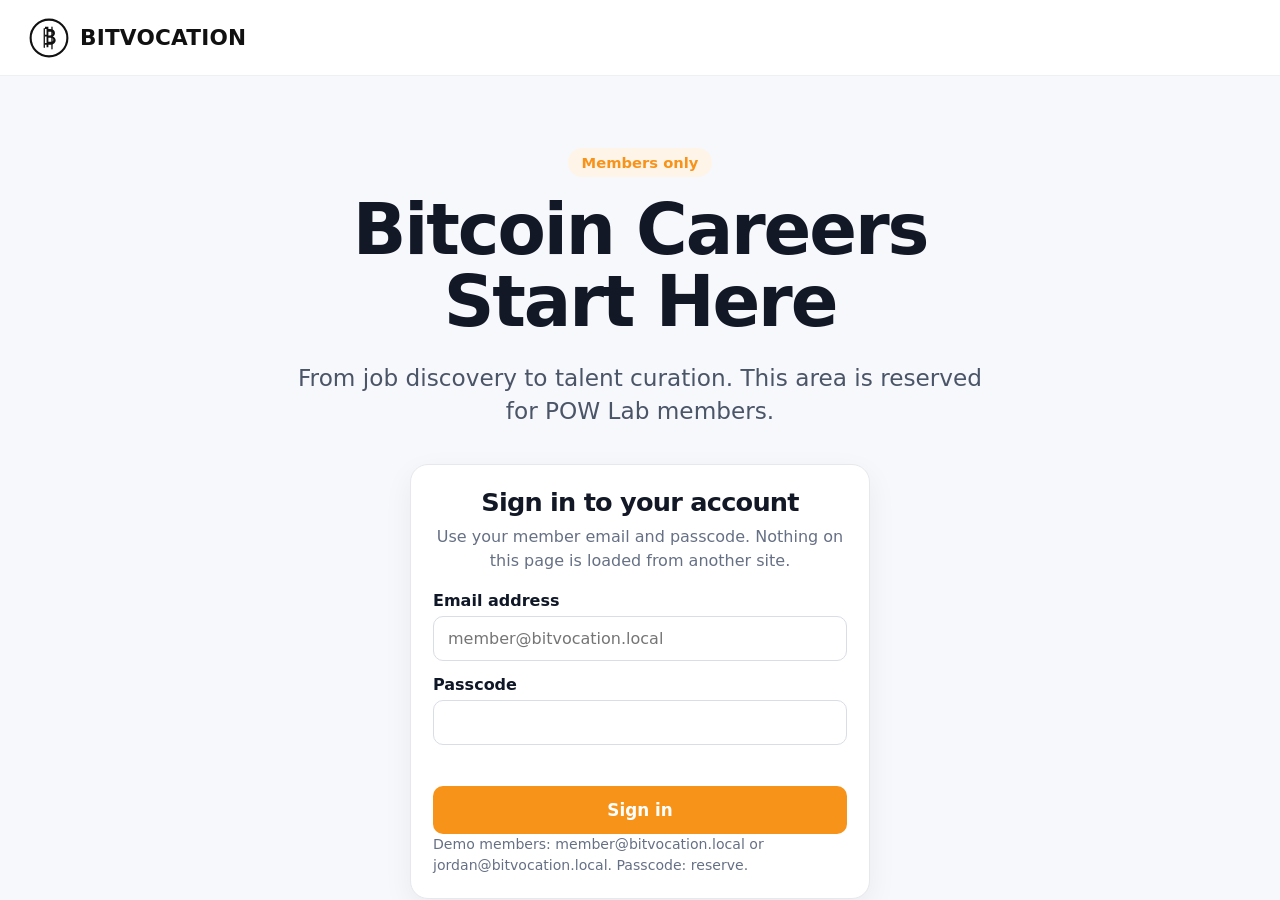
==== index.html @ 61d61143 "init" ====
<!DOCTYPE html>
<html lang="en">
  <head>
    <meta charset="utf-8" />
    <meta name="viewport" content="width=device-width, initial-scale=1" />
    <meta name="robots" content="noindex" />
    <meta
      http-equiv="Content-Security-Policy"
      content="default-src 'none'; img-src 'self' data:; style-src 'self'; script-src 'self'; font-src 'self'; connect-src 'none'; base-uri 'none'; form-action 'none'"
    />
    <title>Bitvocation Members</title>
    <link rel="icon" href="img/favicon.svg" />
    <link rel="stylesheet" href="css/site.css" />
  </head>
  <body>
    <div id="gate">
      <header class="topbar">
        <a class="brand" href="#signin-card">
          <svg viewBox="0 0 48 48" aria-hidden="true">
            <circle cx="24" cy="24" r="21" fill="none" stroke="#111" stroke-width="2.4" />
            <path fill="#111" d="M21.2 11.2h2.1v2.6h1.7c3.5 0 5.8 1.7 5.8 4.5 0 1.9-1 3.3-2.6 4 2.1.6 3.4 2.2 3.4 4.4 0 3.1-2.6 5.1-6.4 5.1h-1.9v2.8h-2.1v-2.8h-1.8v-2.2h1.8V22.4h-1.8v-2.2h1.8v-6.4h-1.8v-2.6h1.8zm2.1 4.6v5.2h2c1.7 0 2.8-.8 2.8-2.1s-1.1-2-2.8-2h-2zm0 7.4v5.2h2.5c1.9 0 3.1-.9 3.1-2.4s-1.2-2.4-3.1-2.4h-2.5z" />
            <path stroke="#111" stroke-width="1.5" stroke-linecap="round" d="M18.6 13.4v21.2M27.4 11.6v24.8" />
          </svg>
          <span>BITVOCATION</span>
        </a>
      </header>
      <main class="gate-hero">
        <section class="hero wrap">
          <p class="eyebrow">Members only</p>
          <h1>Bitcoin Careers<br />Start Here</h1>
          <p class="lede">
            From job discovery to talent curation. This area is reserved for POW Lab members.
          </p>
        </section>
        <section class="card signin" id="signin-card">
          <h2>Sign in to your account</h2>
          <p class="sub">Use your member email and passcode. Nothing on this page is loaded from another site.</p>
          <div class="field">
            <label for="email">Email address</label>
            <input id="email" type="email" autocomplete="username" placeholder="member@bitvocation.local" />
          </div>
          <div class="field">
            <label for="passcode">Passcode</label>
            <input id="passcode" type="password" autocomplete="current-password" />
          </div>
          <p class="error" id="error" role="alert"></p>
          <button class="btn" id="signin" type="button">Sign in</button>
          <p class="hint">
            Demo members: member@bitvocation.local or jordan@bitvocation.local. Passcode: reserve.
          </p>
        </section>
      </main>
    </div>

    <div id="app" class="hidden">
      <header class="topbar">
        <a class="brand" href="#home" data-go="home">
          <svg viewBox="0 0 48 48" aria-hidden="true">
            <circle cx="24" cy="24" r="21" fill="none" stroke="#111" stroke-width="2.4" />
            <path fill="#111" d="M21.2 11.2h2.1v2.6h1.7c3.5 0 5.8 1.7 5.8 4.5 0 1.9-1 3.3-2.6 4 2.1.6 3.4 2.2 3.4 4.4 0 3.1-2.6 5.1-6.4 5.1h-1.9v2.8h-2.1v-2.8h-1.8v-2.2h1.8V22.4h-1.8v-2.2h1.8v-6.4h-1.8v-2.6h1.8zm2.1 4.6v5.2h2c1.7 0 2.8-.8 2.8-2.1s-1.1-2-2.8-2h-2zm0 7.4v5.2h2.5c1.9 0 3.1-.9 3.1-2.4s-1.2-2.4-3.1-2.4h-2.5z" />
            <path stroke="#111" stroke-width="1.5" stroke-linecap="round" d="M18.6 13.4v21.2M27.4 11.6v24.8" />
          </svg>
          <span>BITVOCATION</span>
        </a>
        <button class="menu-btn" id="menu-btn" type="button" aria-label="Menu" aria-expanded="false" aria-controls="nav">
          <span></span>
        </button>
        <nav class="nav" id="nav">
          <button type="button" data-go="home">Home</button>
          <button type="button" data-go="jobs">Jobs</button>
          <button type="button" data-go="reserve">Reserve</button>
          <button type="button" data-go="resources">Resources</button>
        </nav>
        <div class="session">
          <span><strong id="who"></strong> · <span id="tier"></span></span>
          <button class="text-btn" id="signout" type="button">Sign out</button>
        </div>
      </header>

      <section data-view="home">
        <div class="hero wrap">
          <p class="eyebrow">POW Lab</p>
          <h1>Bitcoin Careers<br />Start Here</h1>
          <p class="lede">
            From job discovery to talent curation. We help Bitcoiners and Bitcoin jobs become more findable.
          </p>
          <button class="btn" type="button" data-go="jobs">Open the member job feed</button>
        </div>
        <blockquote class="quote">
          <p>“Thanks to the job feed, I landed my Bitcoin job at Satlantis.”</p>
          <footer>Jordi, Head of Growth @ Satlantis</footer>
        </blockquote>
        <img class="scene" src="img/scene.svg" alt="Members working on reputation, a CV, findability, and proof of work" />
        <div class="section wrap">
          <p class="kicker" style="text-align:center">The reserve</p>
          <h2>A Strategic Bitcoiners Reserve</h2>
          <p class="intro">
            Hiring on open networks brings a flood of mismatched applications. The POW Lab is a smaller, vetted circle of Bitcoin-aligned designers, developers, operators, and marketers.
          </p>
          <div class="grid">
            <article class="card">
              <p class="kicker">Jobs</p>
              <h3>6 roles in the feed</h3>
              <p>Bitcoin-only listings sit beside a smaller set of adjacent roles, so the signal stays readable.</p>
            </article>
            <article class="card">
              <p class="kicker">Findable</p>
              <h3>Your proof of work</h3>
              <p>A short profile in the reserve is what founders see before they ever open a CV pile.</p>
            </article>
            <article class="card">
              <p class="kicker">Community</p>
              <h3>POW Lab circle</h3>
              <p>Introduce yourself, trade feedback, and take on short projects through the talent exchange.</p>
            </article>
          </div>
        </div>
      </section>

      <section data-view="jobs" class="hidden">
        <div class="section wrap">
          <p class="kicker" style="text-align:center">Member feed</p>
          <h2>Bitcoin job feed</h2>
          <p class="intro">
            A sample of the member feed: Bitcoin-only roles first, with adjacent companies kept in their own filter. These listings are illustrative and stay on this site.
          </p>
          <div class="filters">
            <button class="chip" type="button" data-filter="all" aria-pressed="true">All</button>
            <button class="chip" type="button" data-filter="bitcoin" aria-pressed="false">Bitcoin-only</button>
            <button class="chip" type="button" data-filter="adjacent" aria-pressed="false">Adjacent</button>
          </div>
          <div class="card" id="jobs"></div>
        </div>
      </section>

      <section data-view="reserve" class="hidden">
        <div class="section wrap">
          <p class="kicker" style="text-align:center">Talent pool</p>
          <h2>Your reserve profile</h2>
          <p class="intro">
            Members answer a short brief — focus, proof of work, and where they can work — so recommendations are not another CV database.
          </p>
          <div class="profile">
            <article class="card">
              <div class="avatar" id="initials">AR</div>
              <h3 id="reserve-name">Member</h3>
              <p id="reserve-tier">Listed for founder introductions.</p>
              <span class="status">In the reserve</span>
            </article>
            <form class="card" id="profile-form">
              <div class="field">
                <label for="focus">What you want next</label>
                <select id="focus" name="focus">
                  <option>Job search</option>
                  <option>Clients</option>
                  <option>Collaboration</option>
                  <option>Hiring for my team</option>
                </select>
              </div>
              <div class="field">
                <label for="proof">Proof of work</label>
                <textarea id="proof" name="proof" placeholder="A public project, role, or result other Bitcoiners can check."></textarea>
              </div>
              <div class="field">
                <label for="location">Where you work</label>
                <input id="location" name="location" type="text" placeholder="Remote, or a city" />
              </div>
              <button class="btn" type="submit">Save profile</button>
              <p class="note" id="profile-note"></p>
            </form>
          </div>
        </div>
      </section>

      <section data-view="resources" class="hidden">
        <div class="section wrap">
          <p class="kicker" style="text-align:center">Library</p>
          <h2>Member resources</h2>
          <p class="intro">
            Practical notes from the public Bitvocation programs, kept here for members. No outbound downloads.
          </p>
          <div class="grid">
            <article class="card">
              <p class="kicker">Career Compass</p>
              <h3>Find the next step</h3>
              <ul class="list">
                <li>Name the role you can do this quarter, not someday.</li>
                <li>Write one proof-of-work paragraph a founder can forward.</li>
                <li>Ask the lab for a read on your positioning.</li>
              </ul>
            </article>
            <article class="card">
              <p class="kicker">Jobtober</p>
              <h3>Findability practice</h3>
              <ul class="list">
                <li>Ship a small public artifact each week.</li>
                <li>Introduce yourself in the lab channel.</li>
                <li>Update the reserve when your goal changes.</li>
                <li>Treat reputation as the asset that compounds.</li>
              </ul>
            </article>
            <article class="card">
              <p class="kicker">For companies</p>
              <h3>Hire from the reserve</h3>
              <p>
                Featured roles and partnership notes stay inside the membership. Search the reserve before opening a public posting.
              </p>
              <button class="btn secondary" type="button" data-go="reserve">Review your profile</button>
            </article>
          </div>
        </div>
      </section>

      <footer class="footer">Bitvocation members · local pages only · Connecteconomy LLC</footer>
    </div>
    <script src="js/site.js"></script>
  </body>
</html>
---- css/site.css ----
:root {
  --ink: #101828;
  --heading: #121826;
  --muted: #667085;
  --soft: #98a2b3;
  --line: #e6e8ee;
  --bg: #f7f8fb;
  --white: #ffffff;
  --orange: #f8931a;
  --orange-hover: #e07f0d;
  --orange-soft: #fff4e8;
  --blue: #7f9bff;
  --blue-soft: #eef2ff;
  --shadow: 0 10px 30px rgba(16, 24, 40, 0.06);
  --radius: 12px;
  --header: 76px;
  font-family: "Avenir Next", "Segoe UI", "Helvetica Neue", system-ui, sans-serif;
  color: var(--ink);
  background: var(--white);
}

* { box-sizing: border-box; }

html, body { margin: 0; padding: 0; }

body {
  min-height: 100vh;
  background: var(--bg);
  color: var(--ink);
}

img { max-width: 100%; display: block; }

button, input { font: inherit; }

a { color: inherit; }

.brand {
  display: inline-flex;
  align-items: center;
  gap: 10px;
  text-decoration: none;
  color: #111;
}

.brand svg { width: 42px; height: 42px; flex: none; }

.brand span {
  font-weight: 800;
  letter-spacing: 0.01em;
  font-size: 1.35rem;
}

.topbar {
  position: sticky;
  top: 0;
  z-index: 20;
  display: flex;
  align-items: center;
  justify-content: space-between;
  gap: 16px;
  min-height: var(--header);
  padding: 12px 28px;
  background: var(--white);
  border-bottom: 1px solid #eef0f4;
}

.nav {
  display: flex;
  align-items: center;
  gap: 6px;
}

.nav button,
.text-btn,
.menu-btn {
  border: 0;
  background: transparent;
  color: var(--heading);
  cursor: pointer;
}

.nav button {
  padding: 8px 12px;
  border-radius: 999px;
  font-weight: 600;
}

.nav button[aria-current="page"] {
  background: var(--blue-soft);
  color: #243056;
}

.nav button:hover,
.text-btn:hover { color: var(--orange); }

.session {
  display: flex;
  align-items: center;
  gap: 12px;
  color: var(--muted);
  font-size: 0.92rem;
}

.session strong { color: var(--heading); font-weight: 700; }

.menu-btn {
  display: none;
  width: 42px;
  height: 42px;
  border-radius: 10px;
}

.menu-btn span,
.menu-btn span:before,
.menu-btn span:after {
  display: block;
  width: 18px;
  height: 2px;
  margin: 0 auto;
  background: #222;
  position: relative;
  content: "";
}

.menu-btn span:before { position: absolute; top: -6px; }
.menu-btn span:after { position: absolute; top: 6px; }

.wrap {
  width: min(1040px, calc(100% - 40px));
  margin: 0 auto;
}

.hero {
  text-align: center;
  padding: 72px 0 36px;
}

.eyebrow {
  display: inline-block;
  margin: 0 0 18px;
  padding: 6px 14px;
  border-radius: 999px;
  background: var(--orange-soft);
  color: var(--orange);
  font-weight: 700;
  font-size: 0.92rem;
}

h1, h2, h3 { color: var(--heading); letter-spacing: -0.03em; }

h1 {
  margin: 0;
  font-size: clamp(2.6rem, 6vw, 4.4rem);
  line-height: 1.02;
  font-weight: 800;
}

.lede {
  max-width: 720px;
  margin: 22px auto 0;
  color: #4b5568;
  font-size: clamp(1.15rem, 2vw, 1.45rem);
  line-height: 1.45;
}

.btn {
  display: inline-flex;
  align-items: center;
  justify-content: center;
  gap: 8px;
  margin-top: 28px;
  padding: 14px 26px;
  border: 0;
  border-radius: 10px;
  background: var(--orange);
  color: white;
  font-weight: 700;
  font-size: 1.05rem;
  cursor: pointer;
  text-decoration: none;
}

.btn:hover { background: var(--orange-hover); }

.btn.secondary {
  background: var(--white);
  color: var(--heading);
  border: 1px solid var(--line);
}

.btn.secondary:hover { background: var(--bg); color: var(--heading); }

.quote {
  max-width: 680px;
  margin: 10px auto 54px;
  text-align: center;
  color: #8b95a7;
}

.quote p {
  margin: 0;
  font-size: 1.35rem;
  font-style: italic;
  line-height: 1.45;
}

.quote footer { margin-top: 12px; font-style: normal; }

.section { padding: 18px 0 64px; }

.section h2 {
  margin: 0 0 10px;
  font-size: clamp(1.8rem, 3vw, 2.5rem);
  text-align: center;
}

.section .intro {
  max-width: 680px;
  margin: 0 auto 28px;
  text-align: center;
  color: var(--muted);
  font-size: 1.08rem;
  line-height: 1.55;
}

.grid {
  display: grid;
  grid-template-columns: repeat(3, 1fr);
  gap: 18px;
}

.card {
  background: var(--white);
  border: 1px solid var(--line);
  border-radius: 18px;
  padding: 22px;
  box-shadow: var(--shadow);
}

.card h3 { margin: 8px 0; font-size: 1.2rem; }

.card p { margin: 0; color: var(--muted); line-height: 1.5; }
.card .kicker { color: var(--orange); }

.kicker {
  margin: 0;
  color: var(--orange);
  font-size: 0.78rem;
  font-weight: 800;
  letter-spacing: 0.08em;
  text-transform: uppercase;
}

.scene {
  width: min(880px, 100%);
  margin: 0 auto 8px;
  border-radius: 28px;
}

.filters {
  display: flex;
  flex-wrap: wrap;
  gap: 8px;
  margin-bottom: 16px;
}

.chip {
  border: 1px solid var(--line);
  background: var(--white);
  color: var(--heading);
  border-radius: 999px;
  padding: 8px 14px;
  cursor: pointer;
  font-weight: 600;
}

.chip[aria-pressed="true"] {
  background: var(--heading);
  color: white;
  border-color: var(--heading);
}

.job {
  display: grid;
  grid-template-columns: 1fr auto;
  gap: 8px 18px;
  align-items: center;
  padding: 18px 0;
  border-top: 1px solid var(--line);
}

.job h3 { margin: 0; font-size: 1.12rem; }

.job p { margin: 4px 0 0; color: var(--muted); }

.tag {
  display: inline-block;
  margin-right: 6px;
  padding: 4px 8px;
  border-radius: 999px;
  background: var(--blue-soft);
  color: #31406e;
  font-size: 0.78rem;
  font-weight: 700;
}

.tag.warm { background: var(--orange-soft); color: #9a5b10; }

.list { margin: 0; padding: 0; list-style: none; }

.list li {
  display: flex;
  gap: 10px;
  padding: 10px 0;
  color: #3d4658;
  line-height: 1.45;
}

.list li:before {
  content: "";
  width: 18px;
  height: 18px;
  margin-top: 2px;
  flex: none;
  border-radius: 50%;
  background: var(--orange) url("data:image/svg+xml,%3Csvg xmlns='http://www.w3.org/2000/svg' viewBox='0 0 16 16'%3E%3Cpath fill='white' d='M6.2 11.2 3.1 8.1l1.1-1.1 2 2 5-5 1.1 1.1z'/%3E%3C/svg%3E") center / 14px no-repeat;
}

.profile {
  display: grid;
  grid-template-columns: 220px 1fr;
  gap: 22px;
}

.avatar {
  width: 72px;
  height: 72px;
  border-radius: 50%;
  display: grid;
  place-items: center;
  background: var(--blue-soft);
  color: #243056;
  font-weight: 800;
  font-size: 1.4rem;
}

.status {
  display: inline-block;
  margin-top: 12px;
  padding: 6px 10px;
  border-radius: 999px;
  background: #e9f8ef;
  color: #157347;
  font-weight: 700;
  font-size: 0.85rem;
}

.field { margin-bottom: 14px; }

.field label {
  display: block;
  margin-bottom: 6px;
  font-weight: 700;
}

.field input, .field textarea, .field select {
  width: 100%;
  padding: 12px 14px;
  border: 1px solid #d8dde6;
  border-radius: 10px;
  background: white;
  color: var(--ink);
}

.field textarea { min-height: 90px; resize: vertical; }

.note {
  margin-top: 12px;
  color: #157347;
  font-weight: 700;
  min-height: 1.2em;
}

.error {
  min-height: 1.2em;
  margin: 8px 0 0;
  color: #b42318;
  font-weight: 600;
}

.gate {
  min-height: 100vh;
  background:
    linear-gradient(#fff, #fff) top / 100% var(--header) no-repeat,
    var(--bg);
}

.gate .hero { padding: 36px 0 8px; }
.gate h1 { font-size: clamp(2.2rem, 5vw, 3.6rem); }
.signin .btn { width: 100%; margin-top: 8px; }

.signin {
  width: min(460px, calc(100% - 32px));
  margin: 0 auto 64px;
  text-align: left;
}

.signin h2 { margin: 0 0 8px; font-size: 1.6rem; text-align: center; }

.signin .sub {
  margin: 0 0 18px;
  text-align: center;
  color: var(--muted);
}

.hint {
  margin: 16px 0 0;
  color: var(--soft);
  font-size: 0.88rem;
  line-height: 1.45;
}

.footer {
  padding: 28px 0 40px;
  color: var(--soft);
  text-align: center;
  font-size: 0.9rem;
}

.hidden { display: none !important; }

.empty {
  padding: 28px 0;
  color: var(--muted);
  text-align: center;
}

@media (max-width: 800px) {
  .grid, .profile { grid-template-columns: 1fr; }
  .menu-btn { display: inline-grid; place-items: center; }
  .nav {
    display: none;
    position: absolute;
    top: var(--header);
    left: 0;
    right: 0;
    flex-direction: column;
    align-items: stretch;
    padding: 10px;
    background: white;
    border-bottom: 1px solid var(--line);
  }
  .nav.open { display: flex; }
  .session span { display: none; }
  .job { grid-template-columns: 1fr; }
  .hero { padding-top: 42px; }
}
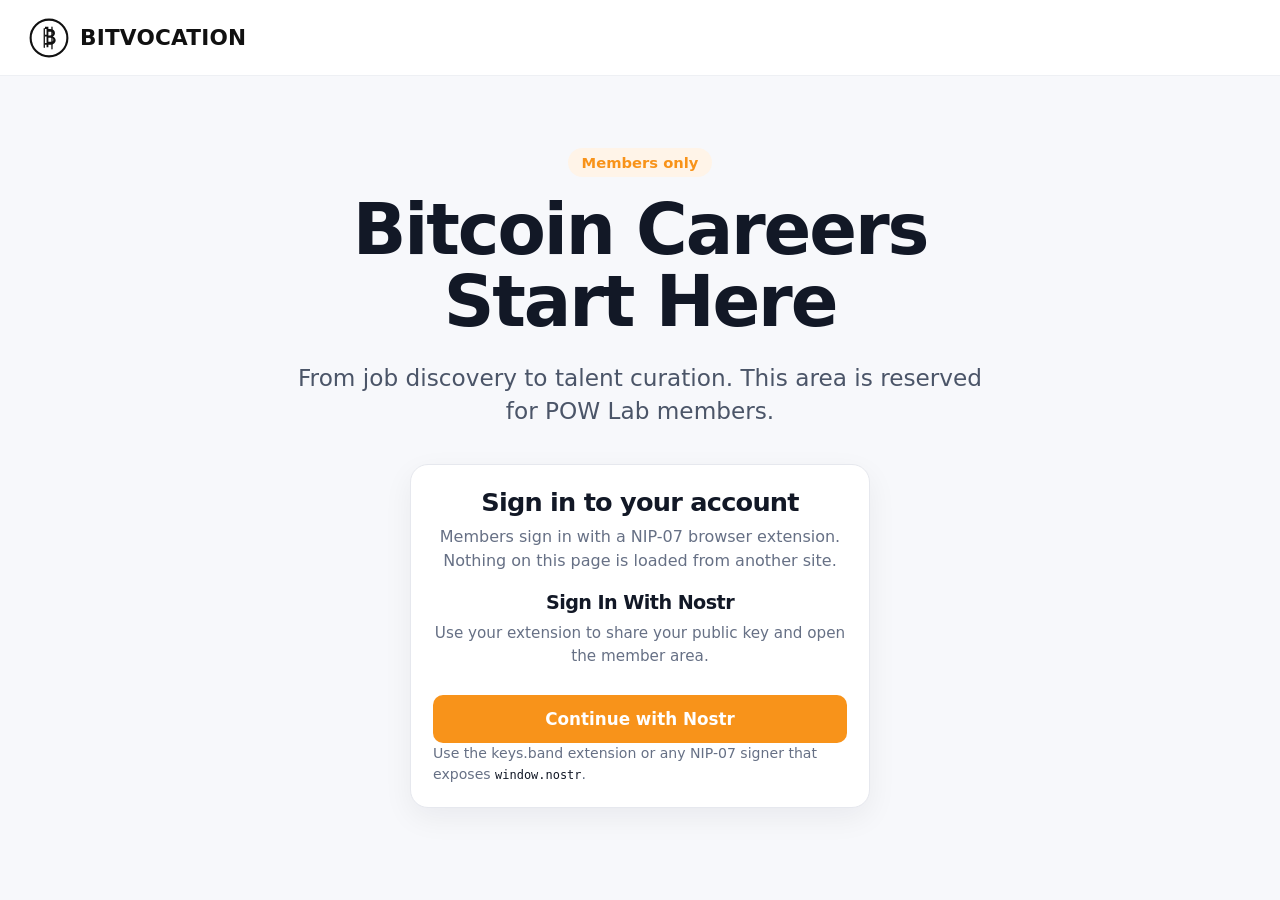
==== commit b88d3fe8: "pre nginx" ====
--- a/index.html
+++ b/index.html
@@ -6,11 +6,12 @@
     <meta name="robots" content="noindex" />
     <meta
       http-equiv="Content-Security-Policy"
-      content="default-src 'none'; img-src 'self' data:; style-src 'self'; script-src 'self'; font-src 'self'; connect-src 'none'; base-uri 'none'; form-action 'none'"
+      content="default-src 'none'; img-src 'self' data:; style-src 'self'; script-src 'self'; font-src 'self' data:; connect-src 'self'; base-uri 'none'; form-action 'none'"
     />
     <title>Bitvocation Members</title>
-    <link rel="icon" href="img/favicon.svg" />
-    <link rel="stylesheet" href="css/site.css" />
+    <link rel="icon" href="favicon.ico" sizes="any" />
+    <link rel="stylesheet" href="css/site.css?v=3" />
+    <script src="js/nostr-bridge.js?v=3"></script>
   </head>
   <body>
     <div id="gate">
@@ -34,20 +35,14 @@
         </section>
         <section class="card signin" id="signin-card">
           <h2>Sign in to your account</h2>
-          <p class="sub">Use your member email and passcode. Nothing on this page is loaded from another site.</p>
-          <div class="field">
-            <label for="email">Email address</label>
-            <input id="email" type="email" autocomplete="username" placeholder="member@bitvocation.local" />
-          </div>
-          <div class="field">
-            <label for="passcode">Passcode</label>
-            <input id="passcode" type="password" autocomplete="current-password" />
-          </div>
-          <p class="error" id="error" role="alert"></p>
-          <button class="btn" id="signin" type="button">Sign in</button>
-          <p class="hint">
-            Demo members: member@bitvocation.local or jordan@bitvocation.local. Passcode: reserve.
-          </p>
+          <p class="sub">Members sign in with a NIP-07 browser extension. Nothing on this page is loaded from another site.</p>
+          <h3 class="nostr-title">Sign In With Nostr</h3>
+          <p class="nostr-copy">Use your extension to share your public key and open the member area.</p>
+          <p class="error" id="nostr-error" role="alert"></p>
+          <button class="btn" id="nostr-signin" type="button" data-label="Continue with Nostr">
+            Continue with Nostr
+          </button>
+          <p class="hint">Use the keys.band extension or any NIP-07 signer that exposes <code>window.nostr</code>.</p>
         </section>
       </main>
     </div>
@@ -84,6 +79,10 @@
           <p class="lede">
             From job discovery to talent curation. We help Bitcoiners and Bitcoin jobs become more findable.
           </p>
+          <div class="identity-card wrap">
+            <p class="kicker">Your npub</p>
+            <p class="npub" id="member-npub"></p>
+          </div>
           <button class="btn" type="button" data-go="jobs">Open the member job feed</button>
         </div>
         <blockquote class="quote">
@@ -92,7 +91,7 @@
         </blockquote>
         <img class="scene" src="img/scene.svg" alt="Members working on reputation, a CV, findability, and proof of work" />
         <div class="section wrap">
-          <p class="kicker" style="text-align:center">The reserve</p>
+          <p class="kicker">The reserve</p>
           <h2>A Strategic Bitcoiners Reserve</h2>
           <p class="intro">
             Hiring on open networks brings a flood of mismatched applications. The POW Lab is a smaller, vetted circle of Bitcoin-aligned designers, developers, operators, and marketers.
@@ -119,7 +118,7 @@
 
       <section data-view="jobs" class="hidden">
         <div class="section wrap">
-          <p class="kicker" style="text-align:center">Member feed</p>
+          <p class="kicker">Member feed</p>
           <h2>Bitcoin job feed</h2>
           <p class="intro">
             A sample of the member feed: Bitcoin-only roles first, with adjacent companies kept in their own filter. These listings are illustrative and stay on this site.
@@ -135,7 +134,7 @@
 
       <section data-view="reserve" class="hidden">
         <div class="section wrap">
-          <p class="kicker" style="text-align:center">Talent pool</p>
+          <p class="kicker">Talent pool</p>
           <h2>Your reserve profile</h2>
           <p class="intro">
             Members answer a short brief — focus, proof of work, and where they can work — so recommendations are not another CV database.
@@ -174,7 +173,7 @@
 
       <section data-view="resources" class="hidden">
         <div class="section wrap">
-          <p class="kicker" style="text-align:center">Library</p>
+          <p class="kicker">Library</p>
           <h2>Member resources</h2>
           <p class="intro">
             Practical notes from the public Bitvocation programs, kept here for members. No outbound downloads.
@@ -213,6 +212,6 @@
 
       <footer class="footer">Bitvocation members · local pages only · Connecteconomy LLC</footer>
     </div>
-    <script src="js/site.js"></script>
+    <script type="module" src="js/site.js?v=3"></script>
   </body>
 </html>
--- a/css/site.css
+++ b/css/site.css
@@ -209,6 +209,11 @@
 
 .section { padding: 18px 0 64px; }
 
+.section.wrap > .kicker {
+  display: block;
+  text-align: center;
+}
+
 .section h2 {
   margin: 0 0 10px;
   font-size: clamp(1.8rem, 3vw, 2.5rem);
@@ -387,6 +392,19 @@
   margin: 8px 0 0;
   color: #b42318;
   font-weight: 600;
+  line-height: 1.45;
+}
+
+.error:not(:empty) {
+  padding: 10px 12px;
+  border-radius: 10px;
+  background: #fef3f2;
+  border: 1px solid #fecdca;
+}
+
+.btn:disabled {
+  opacity: 0.72;
+  cursor: wait;
 }
 
 .gate {
@@ -419,6 +437,45 @@
   color: var(--soft);
   font-size: 0.88rem;
   line-height: 1.45;
+}
+
+.hint code {
+  font-size: 0.85em;
+  color: var(--heading);
+}
+
+.nostr-title {
+  margin: 22px 0 8px;
+  font-size: 1.05rem;
+  text-align: center;
+  color: var(--heading);
+}
+
+.nostr-copy {
+  margin: 0 0 16px;
+  text-align: center;
+  color: var(--muted);
+  font-size: 0.95rem;
+  line-height: 1.45;
+}
+
+.identity-card {
+  margin: 26px auto 0;
+  max-width: 720px;
+  padding: 18px 20px;
+  border: 1px solid var(--line);
+  border-radius: var(--radius);
+  background: var(--white);
+  text-align: center;
+}
+
+.npub {
+  margin: 8px 0 0;
+  font-family: ui-monospace, "SFMono-Regular", Menlo, Consolas, monospace;
+  font-size: clamp(0.78rem, 2.4vw, 0.95rem);
+  line-height: 1.5;
+  color: var(--heading);
+  word-break: break-all;
 }
 
 .footer {
